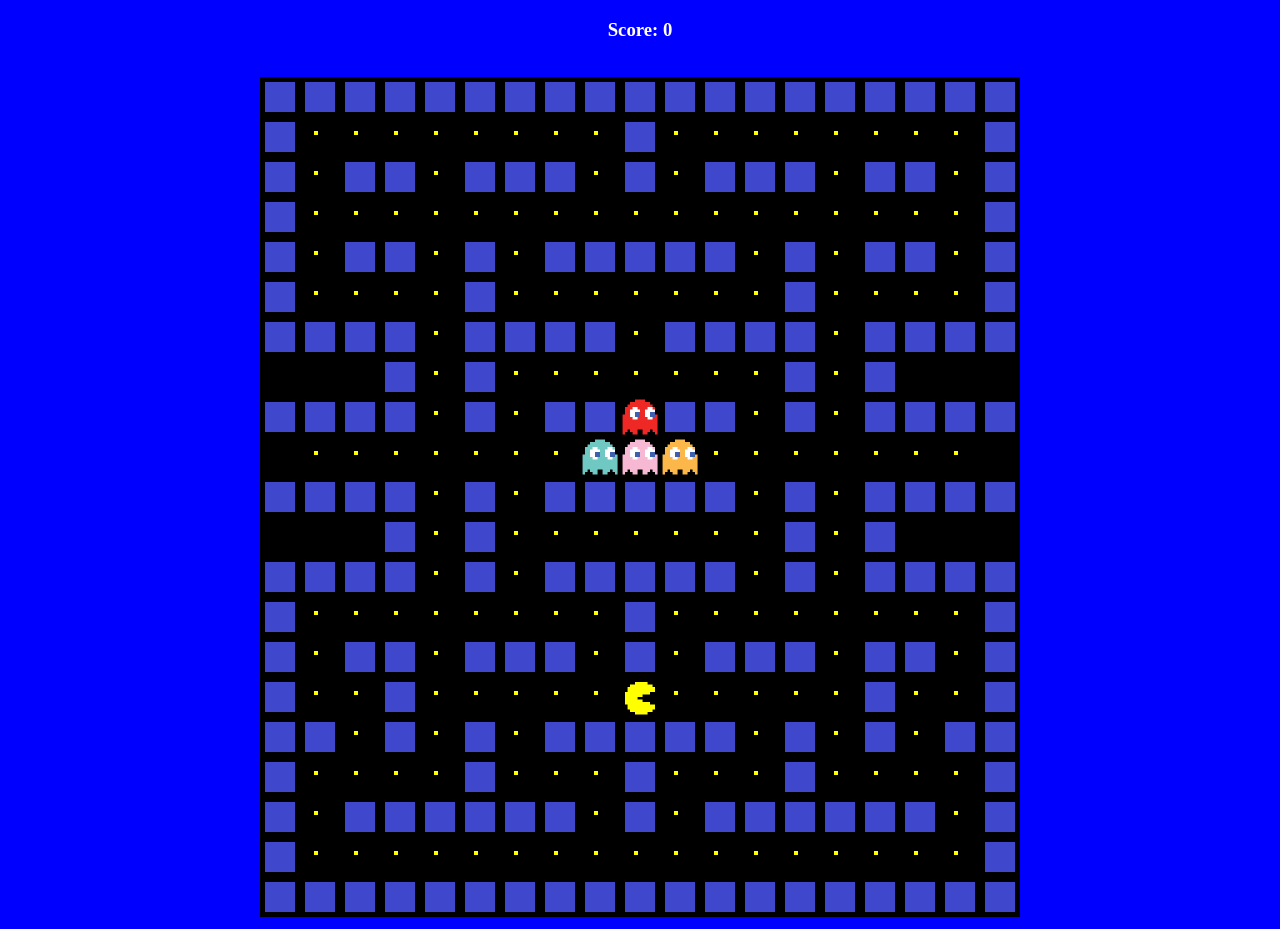
==== index.html @ 51d4d583 "feat: add initial setup for pacman game - Add index.html with game canvas and score display - Add pa" ====
<!DOCTYPE html>
<html lang="en">

<head>
    <meta charset="UTF-8">
    <meta name="viewport" content="width=device-width, initial-scale=1.0">
    <title>Pac-man</title>
    <link rel="stylesheet" href="pacman.css">
    <script src="pacman.js"></script>
</head>

<body>
    <h3 id="score">Score: 0</h3>
    <br>
    <canvas id="board"> </canvas>
</body>

</html>
---- pacman.css ----
body {
    text-align: center;
    background-color: blue;
}

#board {
    background-color: black;
}

#score {
    color: white;
}
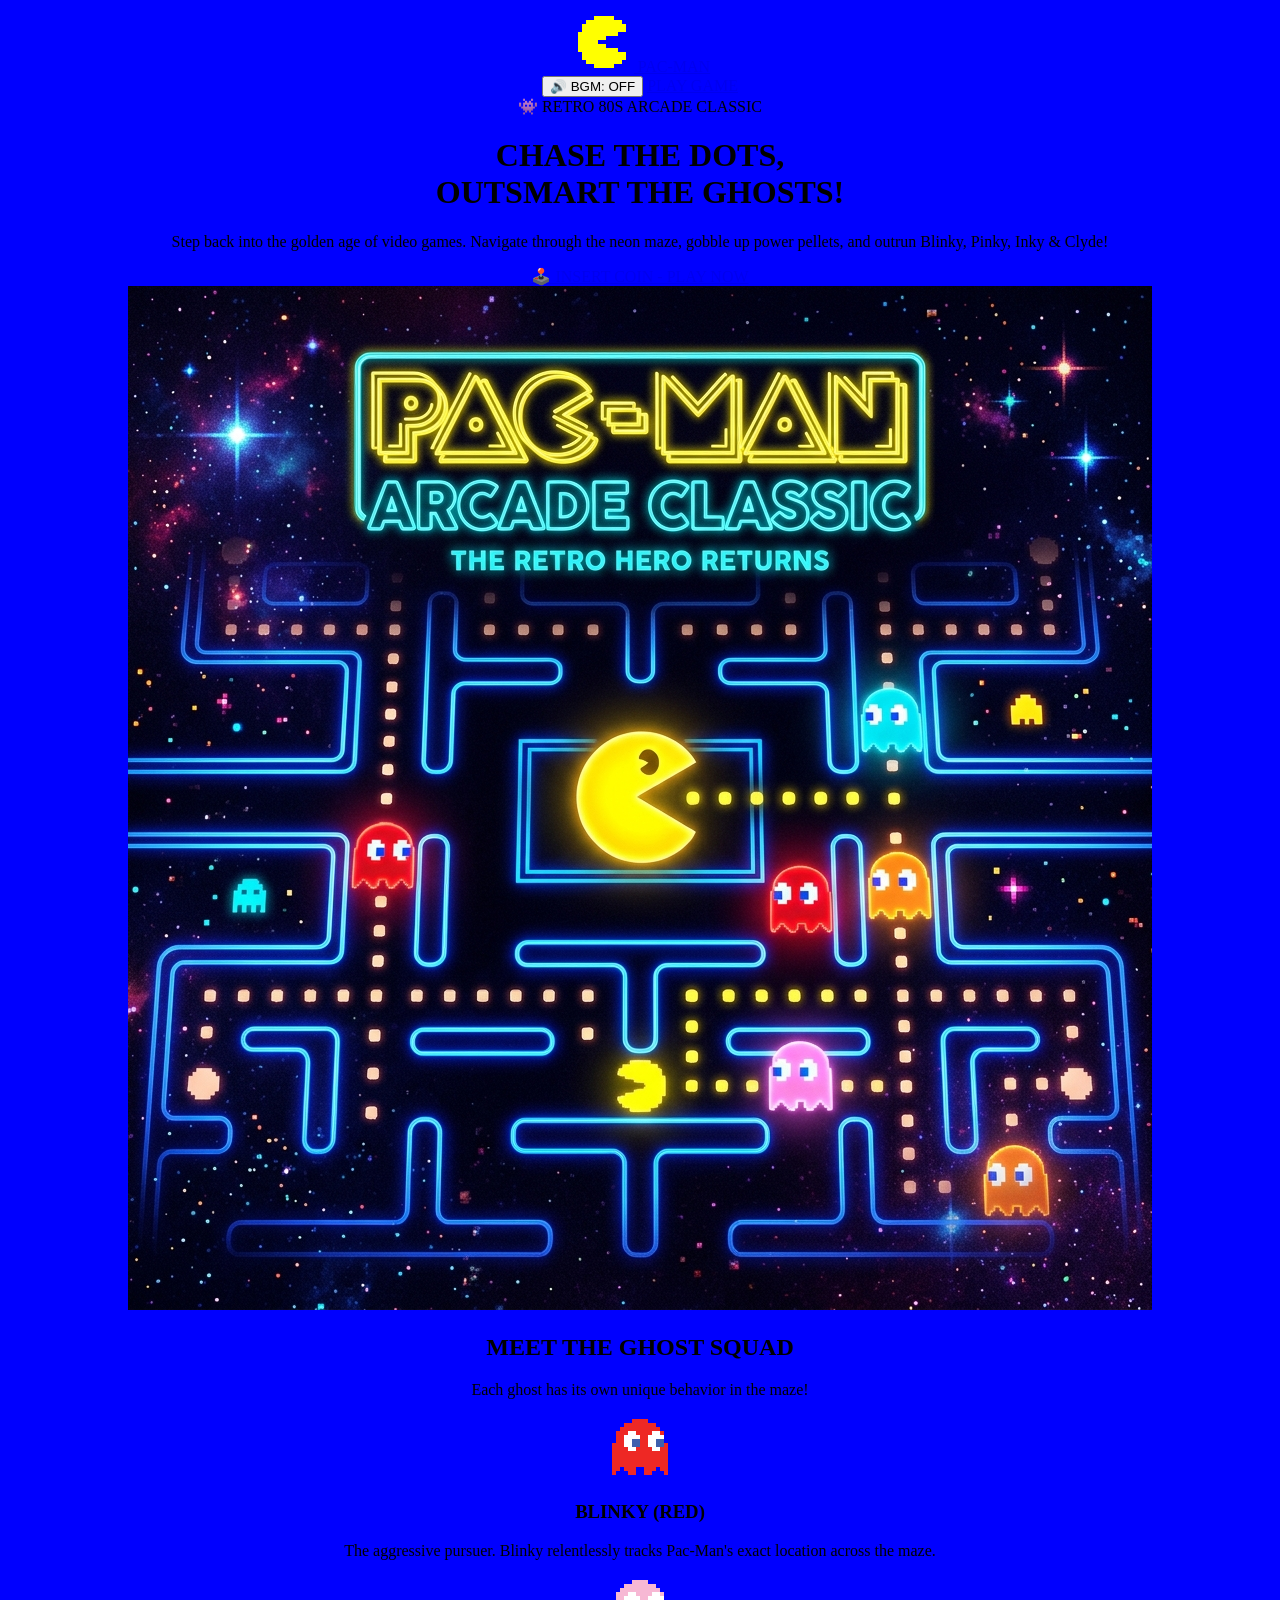
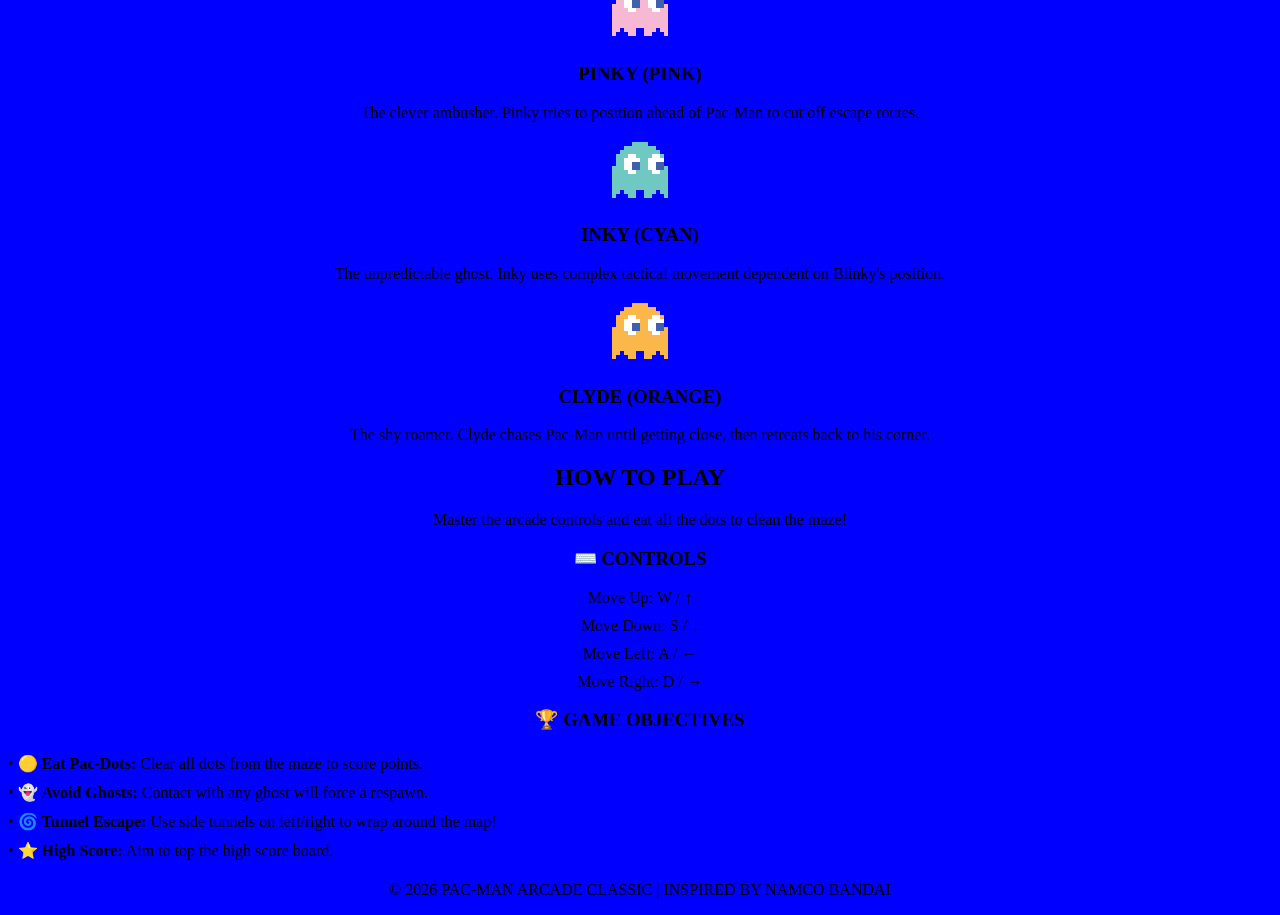
==== commit 592eadb5: "feat: add retro arcade landing page" ====
--- a/index.html
+++ b/index.html
@@ -4,15 +4,140 @@
 <head>
     <meta charset="UTF-8">
     <meta name="viewport" content="width=device-width, initial-scale=1.0">
-    <title>Pac-man</title>
+    <title>Pac-Man Retro Arcade Classic | Play Online</title>
+    <meta name="description" content="Play the retro 80s Pac-Man arcade classic game online in your browser. Eat dots, outsmart ghosts, and set high scores!">
     <link rel="stylesheet" href="pacman.css">
-    <script src="pacman.js"></script>
+    <script src="index.js" defer></script>
 </head>
 
 <body>
-    <h3 id="score">Score: 0</h3>
-    <br>
-    <canvas id="board"> </canvas>
+
+    <!-- Navigation -->
+    <nav class="navbar">
+        <a href="#" class="brand-logo">
+            <img src="images/pacmanRight.png" alt="Pac-Man Logo">
+            <span class="brand-title">PAC-MAN</span>
+        </a>
+        <div class="nav-links">
+            <button id="soundToggleBtn" class="audio-control-btn" title="Toggle Music">
+                🔊 BGM: OFF
+            </button>
+            <a href="pages/game-screen.html" class="nav-btn primary">PLAY GAME</a>
+        </div>
+    </nav>
+
+    <!-- Hero Section -->
+    <header class="hero-container">
+        <div class="hero-content">
+            <div class="hero-badge">
+                <span>👾</span> RETRO 80S ARCADE CLASSIC
+            </div>
+            <h1 class="hero-title">CHASE THE DOTS,<br>OUTSMART THE GHOSTS!</h1>
+            <p class="hero-subtitle">
+                Step back into the golden age of video games. Navigate through the neon maze, gobble up power pellets, and outrun Blinky, Pinky, Inky & Clyde!
+            </p>
+            <div class="cta-group">
+                <a href="pages/game-screen.html" class="btn-arcade-play" id="playNowBtn">
+                    <span>🕹️</span> INSERT COIN - PLAY NOW
+                </a>
+            </div>
+        </div>
+
+        <div class="hero-visual">
+            <img src="images/hero-banner.png" alt="Pac-Man Hero Banner" class="hero-banner-img">
+        </div>
+    </header>
+
+    <!-- Animated Dot Track -->
+    <div class="pacman-track">
+        <div class="dots-container">
+            <div class="dot power"></div>
+            <div class="dot"></div>
+            <div class="dot"></div>
+            <div class="dot"></div>
+            <div class="dot"></div>
+            <div class="dot power"></div>
+            <div class="dot"></div>
+            <div class="dot"></div>
+            <div class="dot"></div>
+            <div class="dot power"></div>
+        </div>
+    </div>
+
+    <!-- Meet the Ghosts Section -->
+    <section class="section-container" id="ghosts">
+        <div class="section-header">
+            <h2 class="section-title">MEET THE GHOST SQUAD</h2>
+            <p class="section-subtitle">Each ghost has its own unique behavior in the maze!</p>
+        </div>
+
+        <div class="cards-grid">
+            <!-- Blinky -->
+            <div class="card">
+                <img src="images/redGhost.png" alt="Red Ghost Blinky" class="card-icon-img">
+                <h3 class="card-title ghost-red">BLINKY (RED)</h3>
+                <p class="card-desc">The aggressive pursuer. Blinky relentlessly tracks Pac-Man's exact location across the maze.</p>
+            </div>
+
+            <!-- Pinky -->
+            <div class="card">
+                <img src="images/pinkGhost.png" alt="Pink Ghost Pinky" class="card-icon-img">
+                <h3 class="card-title ghost-pink">PINKY (PINK)</h3>
+                <p class="card-desc">The clever ambusher. Pinky tries to position ahead of Pac-Man to cut off escape routes.</p>
+            </div>
+
+            <!-- Inky -->
+            <div class="card">
+                <img src="images/blueGhost.png" alt="Blue Ghost Inky" class="card-icon-img">
+                <h3 class="card-title ghost-cyan">INKY (CYAN)</h3>
+                <p class="card-desc">The unpredictable ghost. Inky uses complex tactical movement dependent on Blinky's position.</p>
+            </div>
+
+            <!-- Clyde -->
+            <div class="card">
+                <img src="images/orangeGhost.png" alt="Orange Ghost Clyde" class="card-icon-img">
+                <h3 class="card-title ghost-orange">CLYDE (ORANGE)</h3>
+                <p class="card-desc">The shy roamer. Clyde chases Pac-Man until getting close, then retreats back to his corner.</p>
+            </div>
+        </div>
+    </section>
+
+    <!-- Controls & How to Play -->
+    <section class="section-container" id="controls">
+        <div class="section-header">
+            <h2 class="section-title">HOW TO PLAY</h2>
+            <p class="section-subtitle">Master the arcade controls and eat all the dots to clean the maze!</p>
+        </div>
+
+        <div class="controls-grid">
+            <div class="card">
+                <h3 class="card-title">⌨️ CONTROLS</h3>
+                <div class="card-desc" style="display: flex; flex-direction: column; gap: 10px; align-items: center; margin-top: 10px;">
+                    <span>Move Up: <span class="key-badge">W</span> / <span class="key-badge">↑</span></span>
+                    <span>Move Down: <span class="key-badge">S</span> / <span class="key-badge">↓</span></span>
+                    <span>Move Left: <span class="key-badge">A</span> / <span class="key-badge">←</span></span>
+                    <span>Move Right: <span class="key-badge">D</span> / <span class="key-badge">→</span></span>
+                </div>
+            </div>
+
+            <div class="card">
+                <h3 class="card-title">🏆 GAME OBJECTIVES</h3>
+                <p class="card-desc" style="text-align: left; line-height: 1.8;">
+                    • 🟡 <strong>Eat Pac-Dots:</strong> Clear all dots from the maze to score points.<br>
+                    • 👻 <strong>Avoid Ghosts:</strong> Contact with any ghost will force a respawn.<br>
+                    • 🌀 <strong>Tunnel Escape:</strong> Use side tunnels on left/right to wrap around the map!<br>
+                    • ⭐ <strong>High Score:</strong> Aim to top the high score board.
+                </p>
+            </div>
+        </div>
+    </section>
+
+    <!-- Audio Element for Landing Page BGM -->
+    <audio id="bgmAudio" src="audio/start-music.mp3" loop></audio>
+
+    <footer>
+        <p>© 2026 PAC-MAN ARCADE CLASSIC | INSPIRED BY NAMCO BANDAI</p>
+    </footer>
 </body>
 
-</html>+</html>
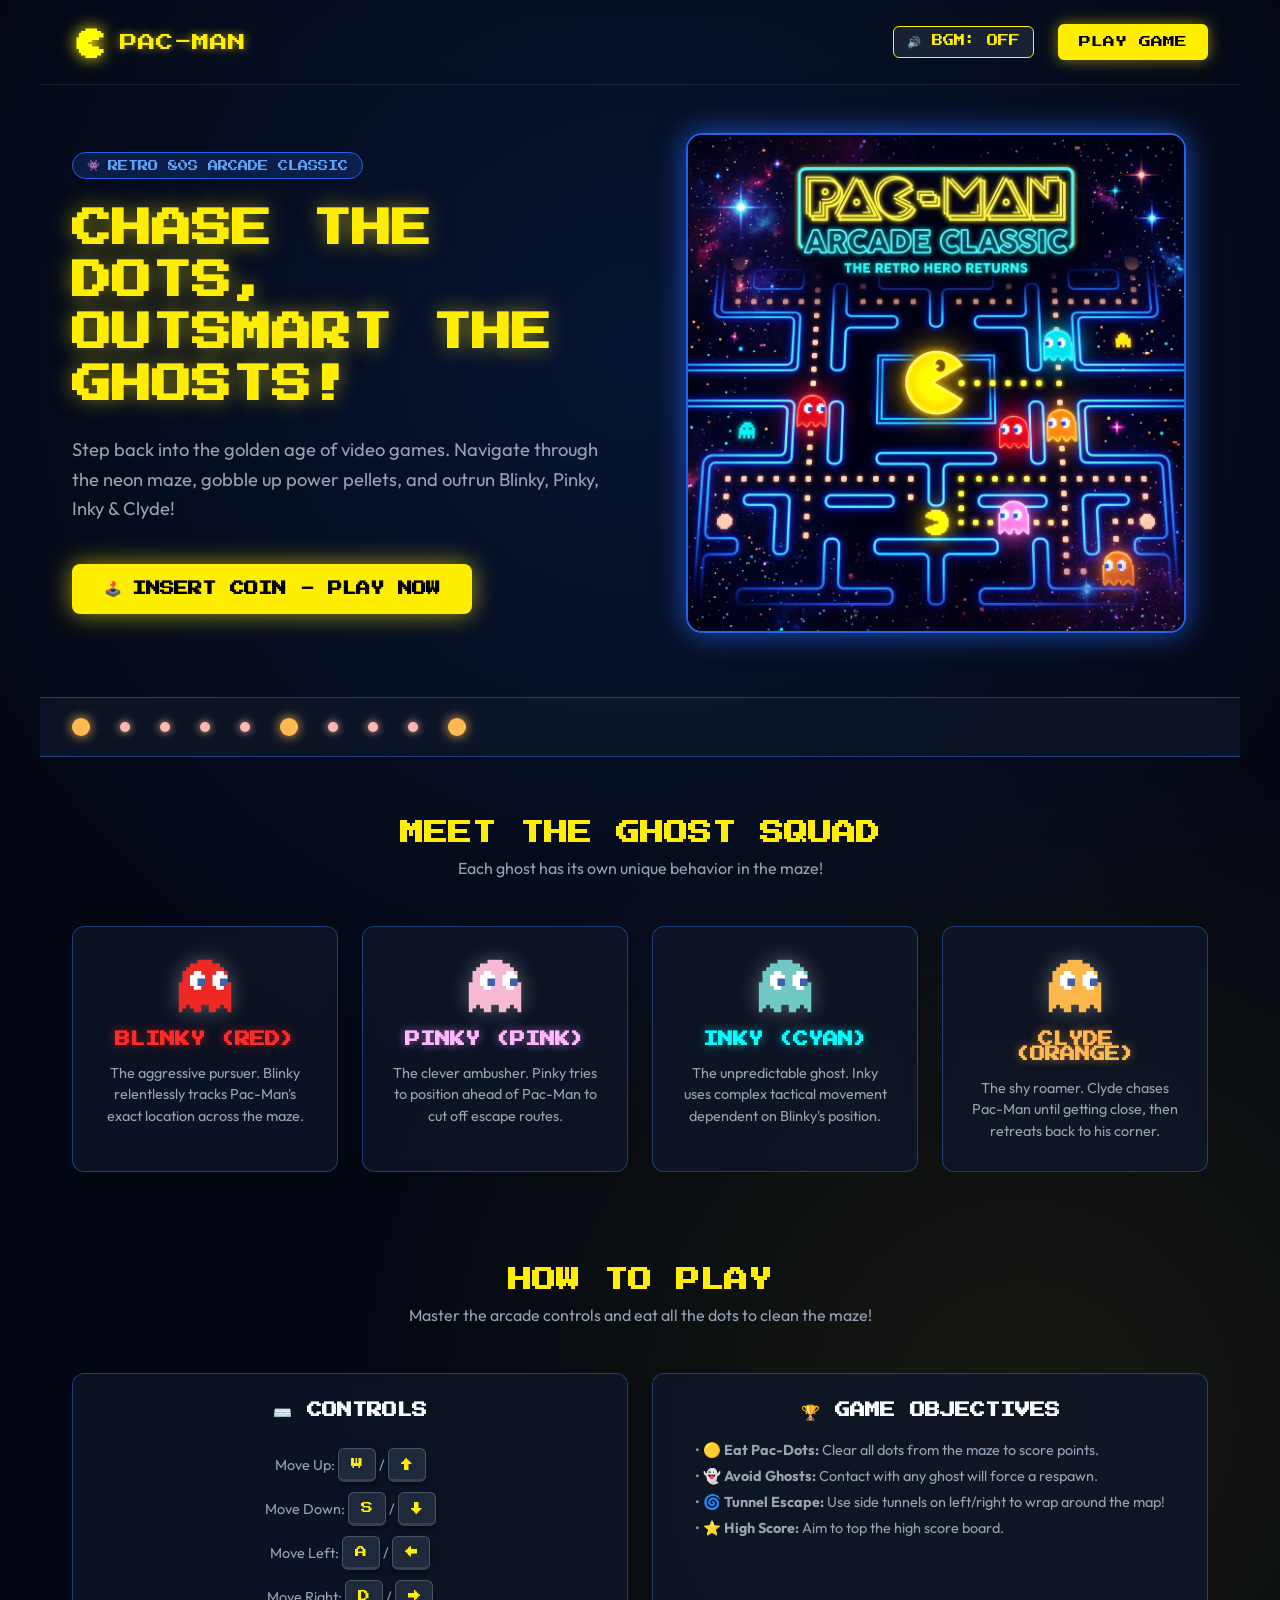
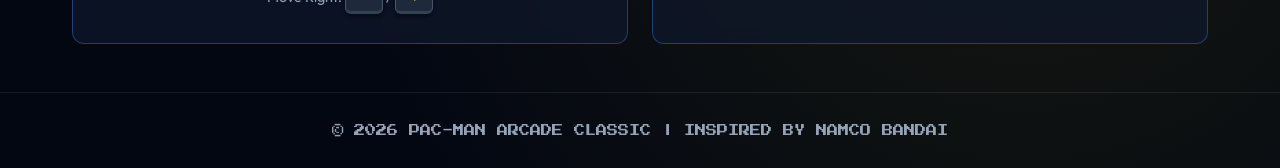
==== commit 0678dcbf: "refactor: modularize codebase and restructure assets - Break down monolithic pacman.js (600+ lines) " ====
--- a/index.html
+++ b/index.html
@@ -6,8 +6,8 @@
     <meta name="viewport" content="width=device-width, initial-scale=1.0">
     <title>Pac-Man Retro Arcade Classic | Play Online</title>
     <meta name="description" content="Play the retro 80s Pac-Man arcade classic game online in your browser. Eat dots, outsmart ghosts, and set high scores!">
-    <link rel="stylesheet" href="pacman.css">
-    <script src="index.js" defer></script>
+    <link rel="stylesheet" href="/styles/pacman.css">
+    <script src="/scripts/index.js" defer></script>
 </head>
 
 <body>
@@ -15,14 +15,14 @@
     <!-- Navigation -->
     <nav class="navbar">
         <a href="#" class="brand-logo">
-            <img src="images/pacmanRight.png" alt="Pac-Man Logo">
+            <img src="/assets/images/pacmanRight.png" alt="Pac-Man Logo">
             <span class="brand-title">PAC-MAN</span>
         </a>
         <div class="nav-links">
             <button id="soundToggleBtn" class="audio-control-btn" title="Toggle Music">
                 🔊 BGM: OFF
             </button>
-            <a href="pages/game-screen.html" class="nav-btn primary">PLAY GAME</a>
+            <a href="/pages/game-screen.html" class="nav-btn primary">PLAY GAME</a>
         </div>
     </nav>
 
@@ -37,14 +37,14 @@
                 Step back into the golden age of video games. Navigate through the neon maze, gobble up power pellets, and outrun Blinky, Pinky, Inky & Clyde!
             </p>
             <div class="cta-group">
-                <a href="pages/game-screen.html" class="btn-arcade-play" id="playNowBtn">
+                <a href="/pages/game-screen.html" class="btn-arcade-play" id="playNowBtn">
                     <span>🕹️</span> INSERT COIN - PLAY NOW
                 </a>
             </div>
         </div>
 
         <div class="hero-visual">
-            <img src="images/hero-banner.png" alt="Pac-Man Hero Banner" class="hero-banner-img">
+            <img src="/assets/images/hero-banner.png" alt="Pac-Man Hero Banner" class="hero-banner-img">
         </div>
     </header>
 
@@ -74,28 +74,28 @@
         <div class="cards-grid">
             <!-- Blinky -->
             <div class="card">
-                <img src="images/redGhost.png" alt="Red Ghost Blinky" class="card-icon-img">
+                <img src="/assets/images/redGhost.png" alt="Red Ghost Blinky" class="card-icon-img">
                 <h3 class="card-title ghost-red">BLINKY (RED)</h3>
                 <p class="card-desc">The aggressive pursuer. Blinky relentlessly tracks Pac-Man's exact location across the maze.</p>
             </div>
 
             <!-- Pinky -->
             <div class="card">
-                <img src="images/pinkGhost.png" alt="Pink Ghost Pinky" class="card-icon-img">
+                <img src="/assets/images/pinkGhost.png" alt="Pink Ghost Pinky" class="card-icon-img">
                 <h3 class="card-title ghost-pink">PINKY (PINK)</h3>
                 <p class="card-desc">The clever ambusher. Pinky tries to position ahead of Pac-Man to cut off escape routes.</p>
             </div>
 
             <!-- Inky -->
             <div class="card">
-                <img src="images/blueGhost.png" alt="Blue Ghost Inky" class="card-icon-img">
+                <img src="/assets/images/blueGhost.png" alt="Blue Ghost Inky" class="card-icon-img">
                 <h3 class="card-title ghost-cyan">INKY (CYAN)</h3>
                 <p class="card-desc">The unpredictable ghost. Inky uses complex tactical movement dependent on Blinky's position.</p>
             </div>
 
             <!-- Clyde -->
             <div class="card">
-                <img src="images/orangeGhost.png" alt="Orange Ghost Clyde" class="card-icon-img">
+                <img src="/assets/images/orangeGhost.png" alt="Orange Ghost Clyde" class="card-icon-img">
                 <h3 class="card-title ghost-orange">CLYDE (ORANGE)</h3>
                 <p class="card-desc">The shy roamer. Clyde chases Pac-Man until getting close, then retreats back to his corner.</p>
             </div>
@@ -133,7 +133,7 @@
     </section>
 
     <!-- Audio Element for Landing Page BGM -->
-    <audio id="bgmAudio" src="audio/start-music.mp3" loop></audio>
+    <audio id="bgmAudio" src="/assets/audio/start-music.mp3" loop></audio>
 
     <footer>
         <p>© 2026 PAC-MAN ARCADE CLASSIC | INSPIRED BY NAMCO BANDAI</p>
--- a/styles/pacman.css
+++ b/styles/pacman.css
@@ -0,0 +1,593 @@
+@import url('https://fonts.googleapis.com/css2?family=Press+Start+2P&family=Outfit:wght@400;600;800&display=swap');
+
+:root {
+  --bg-color: #030712;
+  --panel-bg: rgba(15, 23, 42, 0.75);
+  --panel-border: rgba(59, 130, 246, 0.4);
+  --pacman-yellow: #ffee00;
+  --maze-blue: #2563eb;
+  --neon-blue-glow: rgba(37, 99, 235, 0.8);
+  --ghost-red: #ff2a2a;
+  --ghost-pink: #ffb8ff;
+  --ghost-cyan: #00ffff;
+  --ghost-orange: #ffb852;
+  --text-primary: #f8fafc;
+  --text-secondary: #94a3b8;
+  --font-arcade: 'Press Start 2P', monospace;
+  --font-body: 'Outfit', sans-serif;
+}
+
+* {
+  box-sizing: border-box;
+  margin: 0;
+  padding: 0;
+}
+
+body {
+  font-family: var(--font-body);
+  background-color: var(--bg-color);
+  color: var(--text-primary);
+  min-height: 100vh;
+  display: flex;
+  flex-direction: column;
+  align-items: center;
+  overflow-x: hidden;
+  background-image:
+    radial-gradient(circle at 50% 20%, rgba(37, 99, 235, 0.15) 0%, transparent 50%),
+    radial-gradient(circle at 80% 80%, rgba(255, 238, 0, 0.08) 0%, transparent 40%);
+}
+
+/* Header & Nav */
+.navbar {
+  width: 100%;
+  max-width: 1200px;
+  padding: 1.5rem 2rem;
+  display: flex;
+  justify-content: space-between;
+  align-items: center;
+  border-bottom: 1px solid rgba(255, 255, 255, 0.1);
+  backdrop-filter: blur(10px);
+  z-index: 10;
+}
+
+.brand-logo {
+  display: flex;
+  align-items: center;
+  gap: 12px;
+  text-decoration: none;
+}
+
+.brand-logo img {
+  width: 36px;
+  height: 36px;
+  filter: drop-shadow(0 0 8px var(--pacman-yellow));
+}
+
+.brand-title {
+  font-family: var(--font-arcade);
+  font-size: 1.1rem;
+  color: var(--pacman-yellow);
+  text-shadow: 0 0 10px rgba(255, 238, 0, 0.6);
+}
+
+.nav-links {
+  display: flex;
+  gap: 1.5rem;
+  align-items: center;
+}
+
+.nav-btn {
+  font-family: var(--font-arcade);
+  font-size: 0.75rem;
+  padding: 0.6rem 1.2rem;
+  color: var(--text-primary);
+  background: transparent;
+  border: 2px solid var(--maze-blue);
+  border-radius: 6px;
+  cursor: pointer;
+  text-decoration: none;
+  transition: all 0.3s ease;
+  box-shadow: 0 0 10px rgba(37, 99, 235, 0.2);
+}
+
+.nav-btn:hover {
+  background: var(--maze-blue);
+  box-shadow: 0 0 20px var(--neon-blue-glow);
+  transform: translateY(-2px);
+}
+
+.nav-btn.primary {
+  background: var(--pacman-yellow);
+  color: #000;
+  border-color: var(--pacman-yellow);
+  box-shadow: 0 0 15px rgba(255, 238, 0, 0.5);
+}
+
+.nav-btn.primary:hover {
+  background: #fff033;
+  box-shadow: 0 0 25px rgba(255, 238, 0, 0.8);
+}
+
+/* Landing Page Hero */
+.hero-container {
+  width: 100%;
+  max-width: 1200px;
+  padding: 3rem 2rem;
+  display: grid;
+  grid-template-columns: 1fr 1fr;
+  gap: 3rem;
+  align-items: center;
+}
+
+@media (max-width: 900px) {
+  .hero-container {
+    grid-template-columns: 1fr;
+    text-align: center;
+  }
+}
+
+.hero-content {
+  display: flex;
+  flex-direction: column;
+  gap: 1.5rem;
+}
+
+.hero-badge {
+  display: inline-flex;
+  align-items: center;
+  gap: 8px;
+  padding: 6px 14px;
+  border-radius: 20px;
+  background: rgba(37, 99, 235, 0.2);
+  border: 1px solid var(--maze-blue);
+  font-family: var(--font-arcade);
+  font-size: 0.65rem;
+  color: #60a5fa;
+  width: fit-content;
+}
+
+@media (max-width: 900px) {
+  .hero-badge {
+    margin: 0 auto;
+  }
+}
+
+.hero-title {
+  font-family: var(--font-arcade);
+  font-size: 2.5rem;
+  line-height: 1.3;
+  color: var(--pacman-yellow);
+  text-shadow: 0 0 20px rgba(255, 238, 0, 0.5);
+}
+
+.hero-subtitle {
+  font-size: 1.15rem;
+  color: var(--text-secondary);
+  line-height: 1.6;
+}
+
+.cta-group {
+  display: flex;
+  gap: 1rem;
+  margin-top: 1rem;
+}
+
+@media (max-width: 900px) {
+  .cta-group {
+    justify-content: center;
+  }
+}
+
+.btn-arcade-play {
+  font-family: var(--font-arcade);
+  font-size: 0.9rem;
+  padding: 1rem 2rem;
+  background: var(--pacman-yellow);
+  color: #000;
+  text-decoration: none;
+  border-radius: 8px;
+  border: none;
+  cursor: pointer;
+  font-weight: bold;
+  display: inline-flex;
+  align-items: center;
+  gap: 10px;
+  box-shadow: 0 0 25px rgba(255, 238, 0, 0.6);
+  transition: all 0.3s cubic-bezier(0.175, 0.885, 0.32, 1.275);
+  animation: pulse-glow 2s infinite alternate;
+}
+
+.btn-arcade-play:hover {
+  transform: scale(1.05);
+  box-shadow: 0 0 35px rgba(255, 238, 0, 0.9);
+}
+
+@keyframes pulse-glow {
+  0% {
+    box-shadow: 0 0 15px rgba(255, 238, 0, 0.4);
+  }
+
+  100% {
+    box-shadow: 0 0 30px rgba(255, 238, 0, 0.8);
+  }
+}
+
+.hero-visual {
+  position: relative;
+  display: flex;
+  justify-content: center;
+}
+
+.hero-banner-img {
+  width: 100%;
+  max-width: 500px;
+  border-radius: 16px;
+  border: 2px solid var(--maze-blue);
+  box-shadow: 0 0 30px var(--neon-blue-glow);
+  transition: transform 0.4s ease;
+}
+
+.hero-banner-img:hover {
+  transform: scale(1.02);
+}
+
+/* Animated Pacman Dot Track */
+.pacman-track {
+  width: 100%;
+  max-width: 1200px;
+  padding: 1rem 2rem;
+  margin: 1rem 0;
+  background: var(--panel-bg);
+  border-top: 1px solid var(--panel-border);
+  border-bottom: 1px solid var(--panel-border);
+  overflow: hidden;
+  position: relative;
+  display: flex;
+  align-items: center;
+  height: 60px;
+}
+
+.dots-container {
+  display: flex;
+  align-items: center;
+  gap: 30px;
+  position: absolute;
+  white-space: nowrap;
+  animation: move-dots 12s linear infinite;
+}
+
+.dot {
+  width: 10px;
+  height: 10px;
+  background-color: #ffb8ae;
+  border-radius: 50%;
+  box-shadow: 0 0 8px #ffb8ae;
+}
+
+.dot.power {
+  width: 18px;
+  height: 18px;
+  background-color: #ffb852;
+  box-shadow: 0 0 12px #ffb852;
+  animation: pulse-dot 0.8s infinite alternate;
+}
+
+@keyframes move-dots {
+  from {
+    transform: translateX(100vw);
+  }
+
+  to {
+    transform: translateX(-100%);
+  }
+}
+
+@keyframes pulse-dot {
+  from {
+    transform: scale(0.9);
+  }
+
+  to {
+    transform: scale(1.2);
+  }
+}
+
+/* Features / Showcase Grid */
+.section-container {
+  width: 100%;
+  max-width: 1200px;
+  padding: 3rem 2rem;
+}
+
+.section-header {
+  text-align: center;
+  margin-bottom: 3rem;
+}
+
+.section-title {
+  font-family: var(--font-arcade);
+  font-size: 1.5rem;
+  color: var(--pacman-yellow);
+  margin-bottom: 0.8rem;
+}
+
+.section-subtitle {
+  color: var(--text-secondary);
+  font-size: 1rem;
+}
+
+.cards-grid {
+  display: grid;
+  grid-template-columns: repeat(auto-fit, minmax(260px, 1fr));
+  gap: 1.5rem;
+}
+
+.card {
+  background: var(--panel-bg);
+  border: 1px solid var(--panel-border);
+  border-radius: 12px;
+  padding: 1.8rem;
+  display: flex;
+  flex-direction: column;
+  align-items: center;
+  text-align: center;
+  gap: 1rem;
+  transition: all 0.3s ease;
+  backdrop-filter: blur(8px);
+}
+
+.card:hover {
+  border-color: var(--maze-blue);
+  box-shadow: 0 0 25px rgba(37, 99, 235, 0.3);
+  transform: translateY(-5px);
+}
+
+.card-icon-img {
+  width: 60px;
+  height: 60px;
+  object-fit: contain;
+  filter: drop-shadow(0 0 10px rgba(255, 255, 255, 0.3));
+}
+
+.card-title {
+  font-family: var(--font-arcade);
+  font-size: 0.95rem;
+  color: var(--text-primary);
+}
+
+.card-desc {
+  font-size: 0.9rem;
+  color: var(--text-secondary);
+  line-height: 1.5;
+}
+
+/* Ghost Roster Colors */
+.ghost-red {
+  color: var(--ghost-red);
+  text-shadow: 0 0 10px rgba(255, 42, 42, 0.5);
+}
+
+.ghost-pink {
+  color: var(--ghost-pink);
+  text-shadow: 0 0 10px rgba(255, 184, 255, 0.5);
+}
+
+.ghost-cyan {
+  color: var(--ghost-cyan);
+  text-shadow: 0 0 10px rgba(0, 255, 255, 0.5);
+}
+
+.ghost-orange {
+  color: var(--ghost-orange);
+  text-shadow: 0 0 10px rgba(255, 184, 82, 0.5);
+}
+
+/* Controls guide */
+.controls-grid {
+  display: grid;
+  grid-template-columns: repeat(2, 1fr);
+  gap: 1.5rem;
+  width: 100%;
+}
+
+@media (max-width: 768px) {
+  .controls-grid {
+    grid-template-columns: 1fr;
+  }
+}
+
+.key-badge {
+  display: inline-block;
+  padding: 6px 12px;
+  background: #1e293b;
+  border: 1px solid #475569;
+  border-bottom: 3px solid #334155;
+  border-radius: 6px;
+  font-family: var(--font-arcade);
+  font-size: 0.75rem;
+  color: var(--pacman-yellow);
+  box-shadow: 0 2px 4px rgba(0, 0, 0, 0.5);
+}
+
+/* Footer */
+footer {
+  width: 100%;
+  padding: 2rem;
+  margin-top: auto;
+  border-top: 1px solid rgba(255, 255, 255, 0.08);
+  text-align: center;
+  font-family: var(--font-arcade);
+  font-size: 0.7rem;
+  color: var(--text-secondary);
+}
+
+/* Game Screen Layout */
+.game-container {
+  display: flex;
+  flex-direction: column;
+  align-items: center;
+  padding: 1.5rem;
+  width: 100%;
+}
+
+.game-header {
+  display: flex;
+  justify-content: space-between;
+  align-items: center;
+  width: 100%;
+  max-width: 800px;
+  margin-bottom: 1rem;
+  background: var(--panel-bg);
+  padding: 1rem 1.5rem;
+  border-radius: 12px;
+  border: 1px solid var(--panel-border);
+}
+
+#score {
+  font-family: var(--font-arcade);
+  font-size: 1.2rem;
+  color: var(--pacman-yellow);
+  text-shadow: 0 0 10px rgba(255, 238, 0, 0.5);
+}
+
+.game-stats {
+  display: flex;
+  align-items: center;
+  gap: 2rem;
+}
+
+.lives-display {
+  display: flex;
+  gap: 10px;
+  align-items: center;
+}
+
+.life-icon {
+  width: 40px;
+  height: 40px;
+  object-fit: contain;
+  filter: drop-shadow(0 0 5px rgba(255, 42, 42, 0.8));
+  transition: all 0.3s ease;
+}
+
+.life-icon.lost {
+  opacity: 0.2;
+  filter: grayscale(100%);
+  transform: scale(0.8);
+}
+
+#board {
+  background-color: #000;
+  border: 4px solid var(--maze-blue);
+  border-radius: 12px;
+  box-shadow: 0 0 30px var(--neon-blue-glow);
+  max-width: 100%;
+  height: auto;
+}
+
+.audio-control-btn {
+  font-family: var(--font-arcade);
+  font-size: 0.7rem;
+  background: rgba(30, 41, 59, 0.8);
+  color: var(--pacman-yellow);
+  border: 1px solid var(--pacman-yellow);
+  padding: 0.5rem 0.8rem;
+  border-radius: 6px;
+  cursor: pointer;
+  display: flex;
+  align-items: center;
+  gap: 6px;
+  transition: all 0.2s ease;
+}
+
+.audio-control-btn:hover {
+  background: var(--pacman-yellow);
+  color: #000;
+}
+/* --- GAME OVER OVERLAY --- */
+.game-over-overlay {
+  position: fixed;
+  top: 0;
+  left: 0;
+  width: 100%;
+  height: 100%;
+  background: rgba(0, 0, 0, 0.85);
+  backdrop-filter: blur(8px);
+  display: flex;
+  justify-content: center;
+  align-items: center;
+  z-index: 1000;
+  opacity: 1;
+  transition: opacity 0.4s ease;
+}
+
+.game-over-overlay.hidden {
+  opacity: 0;
+  pointer-events: none;
+}
+
+.game-over-content {
+  background: rgba(15, 23, 42, 0.9);
+  border: 2px solid var(--pacman-yellow);
+  box-shadow: 0 0 30px rgba(255, 238, 0, 0.4);
+  padding: 3rem 4rem;
+  border-radius: 16px;
+  text-align: center;
+  display: flex;
+  flex-direction: column;
+  gap: 1.5rem;
+  animation: popIn 0.5s cubic-bezier(0.175, 0.885, 0.32, 1.275);
+}
+
+.game-over-content h2 {
+  font-family: var(--font-arcade);
+  color: #ff2a2a;
+  font-size: 3rem;
+  margin: 0;
+  text-shadow: 0 0 15px rgba(255, 42, 42, 0.6);
+  letter-spacing: 2px;
+}
+
+#finalScoreText {
+  font-family: var(--font-arcade);
+  color: #fff;
+  font-size: 1.2rem;
+  margin: 0;
+  margin-bottom: 1rem;
+}
+
+.game-over-buttons {
+  display: flex;
+  gap: 1.5rem;
+  justify-content: center;
+}
+
+.game-over-buttons .nav-btn {
+  font-size: 0.9rem;
+  padding: 0.8rem 1.5rem;
+  width: auto;
+  border-radius: 8px;
+}
+
+.game-over-buttons .secondary-btn {
+  background: transparent;
+  color: var(--pacman-yellow);
+  border: 2px solid var(--pacman-yellow);
+  box-shadow: none;
+}
+
+.game-over-buttons .secondary-btn:hover {
+  background: rgba(255, 238, 0, 0.1);
+  box-shadow: 0 0 15px rgba(255, 238, 0, 0.3);
+}
+
+@keyframes popIn {
+  from {
+    transform: scale(0.8);
+    opacity: 0;
+  }
+  to {
+    transform: scale(1);
+    opacity: 1;
+  }
+}
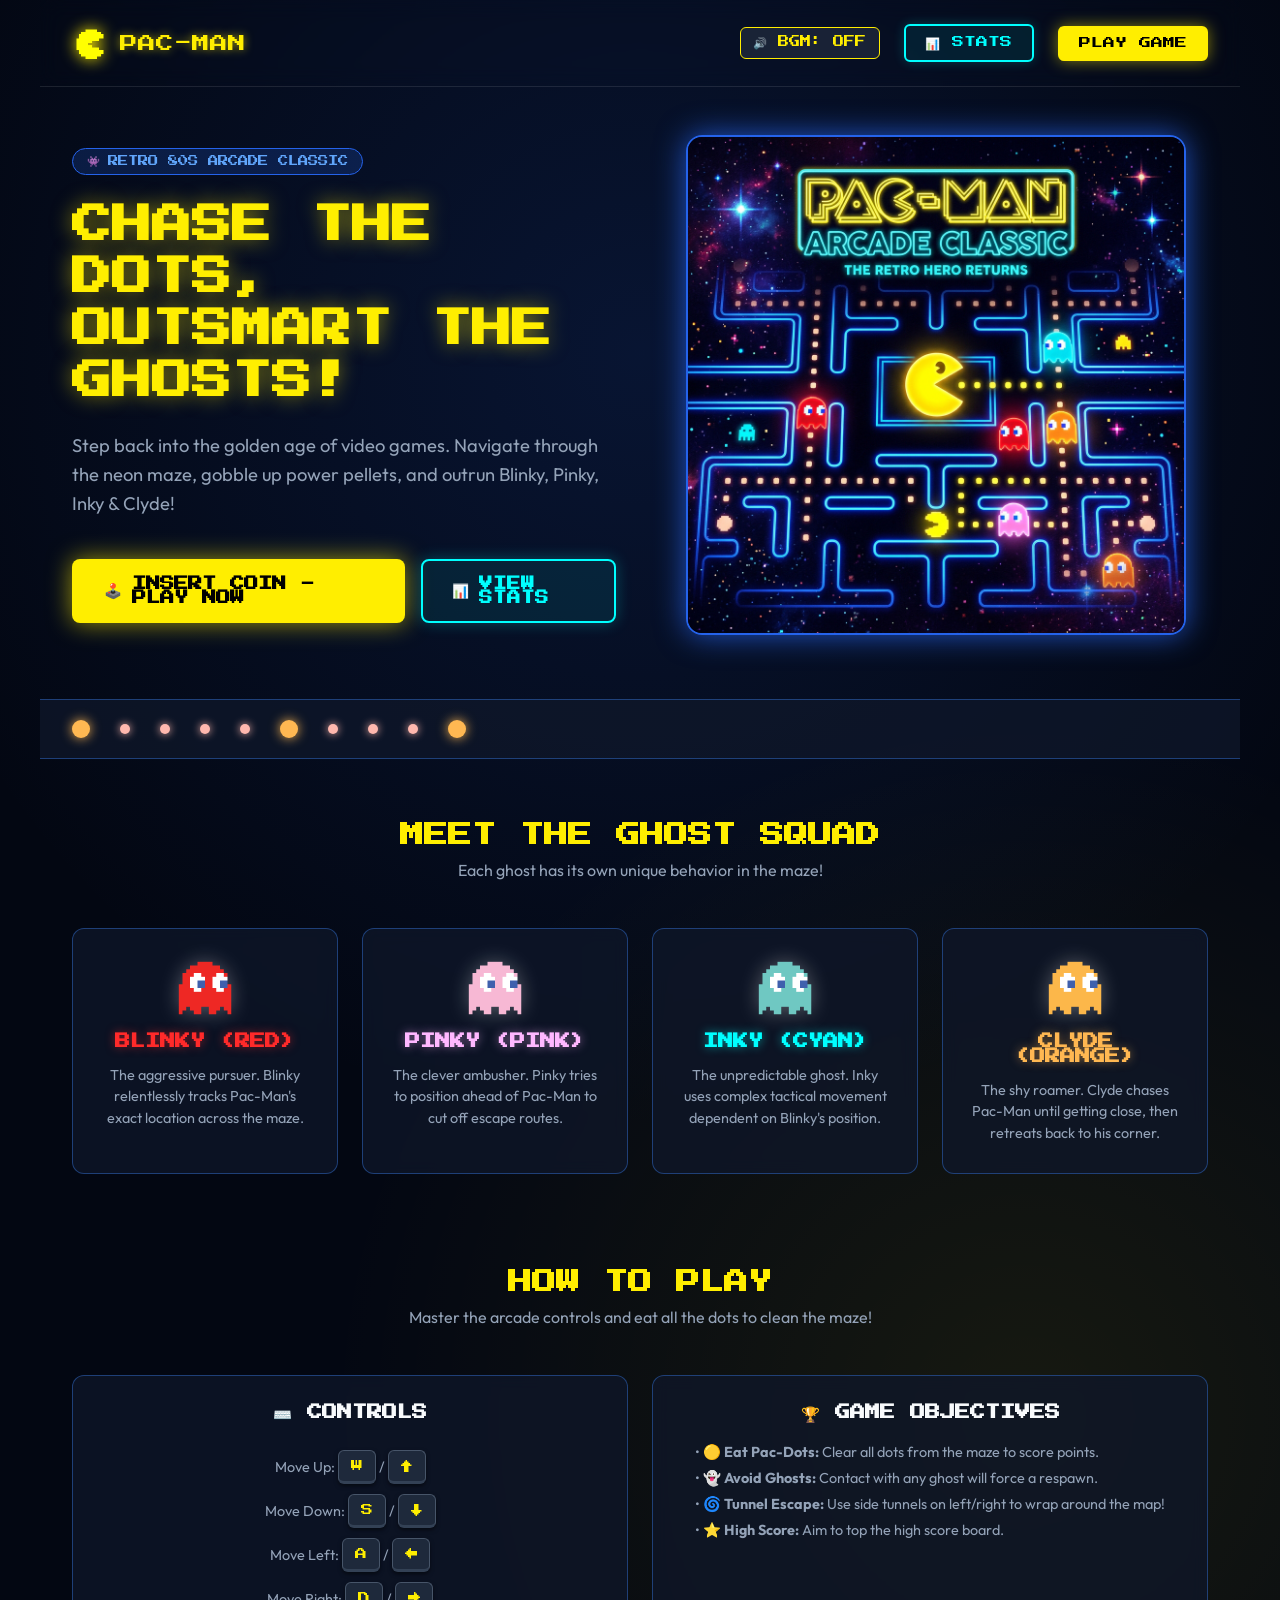
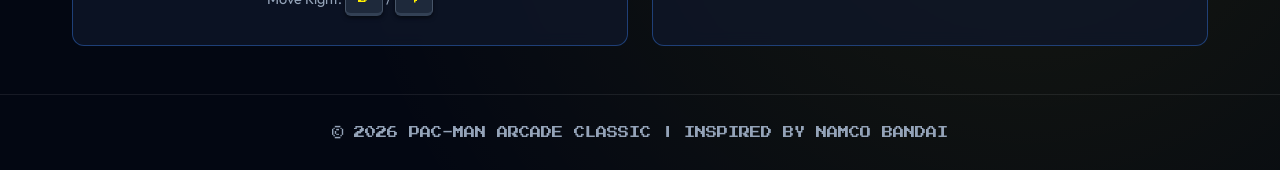
==== commit 8c6358ea: "feat(dashboard): implement player analytics dashboard and game state persistence - Add Bento-grid pl" ====
--- a/index.html
+++ b/index.html
@@ -5,8 +5,9 @@
     <meta charset="UTF-8">
     <meta name="viewport" content="width=device-width, initial-scale=1.0">
     <title>Pac-Man Retro Arcade Classic | Play Online</title>
-    <meta name="description" content="Play the retro 80s Pac-Man arcade classic game online in your browser. Eat dots, outsmart ghosts, and set high scores!">
-    <link rel="stylesheet" href="/styles/pacman.css">
+    <meta name="description"
+        content="Play the retro 80s Pac-Man arcade classic game online in your browser. Eat dots, outsmart ghosts, and set high scores!">
+    <link rel="stylesheet" href="./styles/pacman.css">
     <script src="/scripts/index.js" defer></script>
 </head>
 
@@ -22,6 +23,7 @@
             <button id="soundToggleBtn" class="audio-control-btn" title="Toggle Music">
                 🔊 BGM: OFF
             </button>
+            <a href="/pages/dashboard.html" class="nav-btn dashboard-btn" id="dashboardBtn">📊 STATS</a>
             <a href="/pages/game-screen.html" class="nav-btn primary">PLAY GAME</a>
         </div>
     </nav>
@@ -34,11 +36,15 @@
             </div>
             <h1 class="hero-title">CHASE THE DOTS,<br>OUTSMART THE GHOSTS!</h1>
             <p class="hero-subtitle">
-                Step back into the golden age of video games. Navigate through the neon maze, gobble up power pellets, and outrun Blinky, Pinky, Inky & Clyde!
+                Step back into the golden age of video games. Navigate through the neon maze, gobble up power pellets,
+                and outrun Blinky, Pinky, Inky & Clyde!
             </p>
             <div class="cta-group">
                 <a href="/pages/game-screen.html" class="btn-arcade-play" id="playNowBtn">
                     <span>🕹️</span> INSERT COIN - PLAY NOW
+                </a>
+                <a href="/pages/dashboard.html" class="btn-arcade-secondary" id="heroStatsBtn">
+                    <span>📊</span> VIEW STATS
                 </a>
             </div>
         </div>
@@ -76,28 +82,32 @@
             <div class="card">
                 <img src="/assets/images/redGhost.png" alt="Red Ghost Blinky" class="card-icon-img">
                 <h3 class="card-title ghost-red">BLINKY (RED)</h3>
-                <p class="card-desc">The aggressive pursuer. Blinky relentlessly tracks Pac-Man's exact location across the maze.</p>
+                <p class="card-desc">The aggressive pursuer. Blinky relentlessly tracks Pac-Man's exact location across
+                    the maze.</p>
             </div>
 
             <!-- Pinky -->
             <div class="card">
                 <img src="/assets/images/pinkGhost.png" alt="Pink Ghost Pinky" class="card-icon-img">
                 <h3 class="card-title ghost-pink">PINKY (PINK)</h3>
-                <p class="card-desc">The clever ambusher. Pinky tries to position ahead of Pac-Man to cut off escape routes.</p>
+                <p class="card-desc">The clever ambusher. Pinky tries to position ahead of Pac-Man to cut off escape
+                    routes.</p>
             </div>
 
             <!-- Inky -->
             <div class="card">
                 <img src="/assets/images/blueGhost.png" alt="Blue Ghost Inky" class="card-icon-img">
                 <h3 class="card-title ghost-cyan">INKY (CYAN)</h3>
-                <p class="card-desc">The unpredictable ghost. Inky uses complex tactical movement dependent on Blinky's position.</p>
+                <p class="card-desc">The unpredictable ghost. Inky uses complex tactical movement dependent on Blinky's
+                    position.</p>
             </div>
 
             <!-- Clyde -->
             <div class="card">
                 <img src="/assets/images/orangeGhost.png" alt="Orange Ghost Clyde" class="card-icon-img">
                 <h3 class="card-title ghost-orange">CLYDE (ORANGE)</h3>
-                <p class="card-desc">The shy roamer. Clyde chases Pac-Man until getting close, then retreats back to his corner.</p>
+                <p class="card-desc">The shy roamer. Clyde chases Pac-Man until getting close, then retreats back to his
+                    corner.</p>
             </div>
         </div>
     </section>
@@ -112,7 +122,8 @@
         <div class="controls-grid">
             <div class="card">
                 <h3 class="card-title">⌨️ CONTROLS</h3>
-                <div class="card-desc" style="display: flex; flex-direction: column; gap: 10px; align-items: center; margin-top: 10px;">
+                <div class="card-desc"
+                    style="display: flex; flex-direction: column; gap: 10px; align-items: center; margin-top: 10px;">
                     <span>Move Up: <span class="key-badge">W</span> / <span class="key-badge">↑</span></span>
                     <span>Move Down: <span class="key-badge">S</span> / <span class="key-badge">↓</span></span>
                     <span>Move Left: <span class="key-badge">A</span> / <span class="key-badge">←</span></span>
@@ -140,4 +151,4 @@
     </footer>
 </body>
 
-</html>
+</html>
--- a/styles/pacman.css
+++ b/styles/pacman.css
@@ -108,6 +108,19 @@
   box-shadow: 0 0 25px rgba(255, 238, 0, 0.8);
 }
 
+.nav-btn.dashboard-btn {
+  background: rgba(0, 255, 255, 0.08);
+  color: var(--ghost-cyan);
+  border-color: var(--ghost-cyan);
+  box-shadow: 0 0 12px rgba(0, 255, 255, 0.2);
+}
+
+.nav-btn.dashboard-btn:hover {
+  background: rgba(0, 255, 255, 0.18);
+  box-shadow: 0 0 22px rgba(0, 255, 255, 0.5);
+  transform: translateY(-2px);
+}
+
 /* Landing Page Hero */
 .hero-container {
   width: 100%;
@@ -202,6 +215,30 @@
   box-shadow: 0 0 35px rgba(255, 238, 0, 0.9);
 }
 
+.btn-arcade-secondary {
+  font-family: var(--font-arcade);
+  font-size: 0.85rem;
+  padding: 1rem 1.8rem;
+  background: rgba(0, 255, 255, 0.08);
+  color: var(--ghost-cyan);
+  text-decoration: none;
+  border-radius: 8px;
+  border: 2px solid var(--ghost-cyan);
+  cursor: pointer;
+  font-weight: bold;
+  display: inline-flex;
+  align-items: center;
+  gap: 10px;
+  box-shadow: 0 0 15px rgba(0, 255, 255, 0.25);
+  transition: all 0.3s cubic-bezier(0.175, 0.885, 0.32, 1.275);
+}
+
+.btn-arcade-secondary:hover {
+  background: rgba(0, 255, 255, 0.2);
+  transform: scale(1.05);
+  box-shadow: 0 0 25px rgba(0, 255, 255, 0.6);
+}
+
 @keyframes pulse-glow {
   0% {
     box-shadow: 0 0 15px rgba(255, 238, 0, 0.4);
